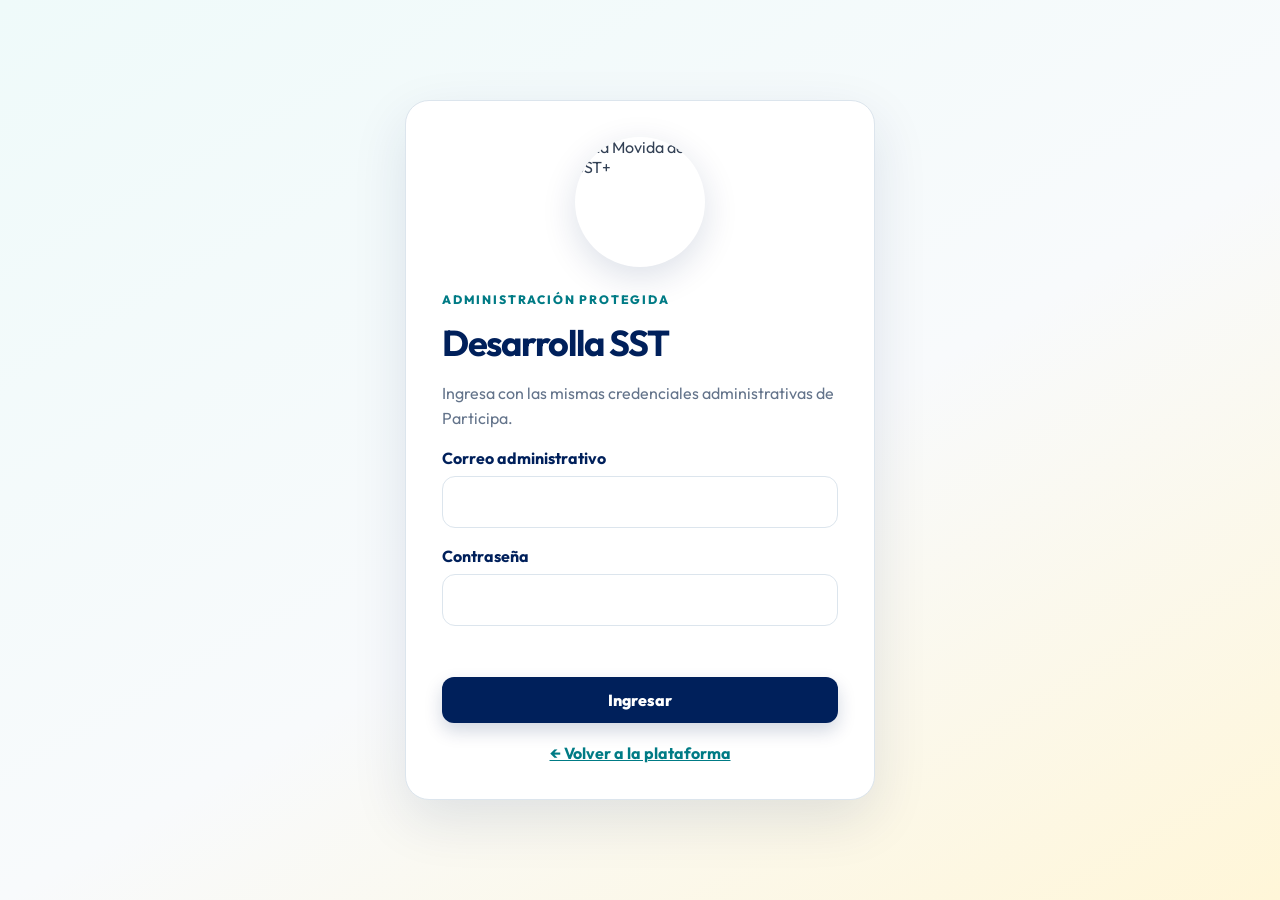
==== admin.html @ ca84a523 "Enlazar calibración IA desde Administración" ====
<!doctype html><html lang="es"><head><meta charset="UTF-8"><meta name="viewport" content="width=device-width,initial-scale=1"><title>Administración | Desarrolla SST</title><link href="https://fonts.googleapis.com/css2?family=Outfit:wght@400;500;600;700;800&display=swap" rel="stylesheet"><link rel="stylesheet" href="styles.css?v=20260920-v2"><link rel="stylesheet" href="admin-v2.css?v=20260920-1"><link rel="stylesheet" href="admin-v3-extra.css?v=20260920-pagos-v2"><script src="https://cdn.jsdelivr.net/npm/@supabase/supabase-js@2.57.4/dist/umd/supabase.min.js"></script></head><body class="admin-body">
<section id="adminLogin" class="admin-login"><form id="adminForm" class="login admin-login-card"><img class="admin-logo" src="https://www.movidasst.com/logo-oficial-movida-sst-plus.png" alt="La Movida de SST+"><p class="kicker teal">Administración protegida</p><h2>Desarrolla SST</h2><p>Ingresa con las mismas credenciales administrativas de Participa.</p><label for="email">Correo administrativo</label><input id="email" type="email" autocomplete="username" required><label for="password">Contraseña</label><input id="password" type="password" autocomplete="current-password" required><p id="adminError" class="message"></p><button id="adminSubmit" class="primary full" type="submit">Ingresar</button><a class="back-admin" href="index.html">← Volver a la plataforma</a></form></section>
<div id="adminApp" hidden><header><a class="brand" href="index.html"><img src="https://www.movidasst.com/logo-oficial-movida-sst-plus.png" alt=""><span><b>Desarrolla</b> SST · Administración</span></a><div class="user"><b id="adminName">Administrador</b><a class="admin-detail" href="calibration.html">Calibración IA</a><button id="adminLogout">Salir</button></div></header><main class="admin-main"><div class="page-title admin-title"><p class="kicker teal">Resultados y participación</p><h1>Panel de administración</h1><p>Seguimiento de las cinco etapas, evaluaciones finales, planes, certificados y XP.</p></div><section id="adminKpis" class="admin-kpis"></section><section class="admin-panel"><div class="admin-panel-head"><div><h2>Avance individual por competencia</h2><p id="adminCount"></p></div></div><div class="admin-tools"><input id="adminSearch" placeholder="Buscar nombre, documento, correo, país o código"><select id="adminCompetence" aria-label="Filtrar por competencia"><option value="">Todas las competencias</option><option value="negociacion">Negociación</option><option value="comunicacion_asertiva">Comunicación asertiva</option><option value="liderazgo_preventivo">Liderazgo preventivo</option><option value="influencia_estrategica">Influencia estratégica</option><option value="pensamiento_critico">Pensamiento crítico</option><option value="gestion_emocional">Gestión emocional</option></select><select id="adminStatus" aria-label="Filtrar por estado"><option value="">Todos los estados</option><option value="en_progreso">En progreso</option><option value="no_aprobada">Evaluación no aprobada</option><option value="completa">Ruta completa · sin pago</option><option value="pago_pendiente">Pago por validar</option><option value="pago_validado">Pago validado</option><option value="certificada">Certificado emitido</option><option value="anulada">Certificado anulado</option></select><button id="adminRefresh">Actualizar</button><button id="adminExport" class="export">Descargar CSV</button></div><div class="table-wrap"><table><thead><tr><th>Participante</th><th>Competencia</th><th>Autodiagnóstico</th><th>Ruta</th><th>Demuestra</th><th>Pago USD 5</th><th>Certificado</th><th>Última actividad</th><th>Detalle</th></tr></thead><tbody id="adminRows"></tbody></table></div></section></main></div><script src="admin-v2.js?v=20260920-pagos-v3"></script></body></html>
---- styles.css ----
:root{--teal:#007b85;--navy:#00205b;--green:#70ad47;--amber:#ffb600;--bg:#f8fafc;--text:#334155;--muted:#64748b;--line:#dce5ed;--white:#fff;--shadow:0 20px 55px rgba(0,32,91,.11)}*{box-sizing:border-box}html{scroll-behavior:smooth}body{margin:0;font-family:Outfit,system-ui,sans-serif;background:var(--bg);color:var(--text)}button,input{font:inherit}button,.brand{cursor:pointer}.gate{min-height:100vh;display:grid;grid-template-columns:1.08fr .92fr;background:#fff}.gate-visual{min-height:100vh;padding:44px clamp(34px,6vw,90px);display:flex;flex-direction:column;justify-content:space-between;color:#fff;background:radial-gradient(circle at 85% 20%,rgba(255,182,0,.29),transparent 26%),radial-gradient(circle at 15% 90%,rgba(112,173,71,.24),transparent 25%),linear-gradient(145deg,#00205b 10%,#006b79 100%)}.gate-visual>img{width:145px;max-height:72px;object-fit:contain}.gate-visual>div{max-width:720px}.kicker{text-transform:uppercase;letter-spacing:.15em;font-size:.76rem;font-weight:800;margin:0 0 13px;color:#ffd35c}.teal{color:var(--teal)}.gate-visual h1{font-size:clamp(2.4rem,4.1vw,4.5rem);line-height:1.02;letter-spacing:-.045em;margin:0 0 24px}.gate-visual div>p:not(.kicker){font-size:1.16rem;line-height:1.65;color:#dbeafe}.pills{display:flex;gap:10px;flex-wrap:wrap;margin-top:30px}.pills span{padding:10px 15px;border:1px solid #ffffff45;border-radius:999px;background:#ffffff13}.login-wrap{display:grid;place-items:center;padding:35px}.login{width:min(100%,470px)}.mobile-logo{display:none}.login h2{font-size:2.25rem;letter-spacing:-.035em;color:var(--navy);margin:0 0 12px}.login>p:not(.kicker){color:var(--muted);line-height:1.55}.login label{display:block;color:var(--navy);font-weight:700;margin:18px 0 8px}.label-row{display:flex;align-items:end;justify-content:space-between}.label-row label{margin-bottom:8px}.label-row button{border:0;background:none;color:var(--teal);font-weight:700}.login input{width:100%;border:1.5px solid var(--line);border-radius:13px;padding:15px 16px;outline:0}.login input:focus{border-color:var(--teal);box-shadow:0 0 0 4px #007b851f}.message{min-height:22px;color:#b91c1c;font-size:.9rem}.primary,.secondary,.user button{border-radius:12px;border:0;padding:13px 19px;font-weight:800;transition:.2s}.primary{background:var(--navy);color:#fff;box-shadow:0 8px 18px #00205b2e}.primary:hover{background:#003584;transform:translateY(-1px)}.primary:disabled{opacity:.45;cursor:not-allowed;transform:none}.secondary{background:#e6f5f5;color:#006b74}.full{width:100%}.large{font-size:1.05rem;padding:16px 24px}.login aside{border-top:1px solid var(--line);margin-top:26px;padding-top:22px;display:grid;gap:5px}.login aside span{color:var(--muted)}.login aside a{color:var(--teal);font-weight:800;margin-top:6px}header{min-height:78px;display:flex;align-items:center;gap:30px;padding:0 clamp(20px,5vw,72px);background:#fff;border-bottom:1px solid var(--line);position:sticky;top:0;z-index:20}.brand{display:flex;align-items:center;gap:12px;color:var(--navy);font-size:1.15rem}.brand img{width:72px;height:48px;object-fit:contain}.brand span{border-left:1px solid var(--line);padding-left:12px}.brand b{color:var(--teal)}nav{display:flex;gap:4px;margin-left:auto}nav button{border:0;background:none;color:var(--muted);font-weight:700;padding:10px 13px;border-radius:9px}nav button.active,nav button:hover{background:#eef7f7;color:var(--teal)}.user{display:flex;align-items:center;gap:12px;color:var(--muted)}.user b{color:var(--navy)}.user button{background:#fff;color:var(--navy);border:1px solid var(--line);padding:9px 13px}.view{display:none}.view.active{display:block}.hero{padding:clamp(45px,7vw,90px) clamp(24px,7vw,105px);display:grid;grid-template-columns:1.35fr .65fr;gap:clamp(35px,7vw,100px);align-items:center;background:linear-gradient(155deg,#f2fbfb,#f8fafc 55%,#fff6d8)}.hero h1{font-size:clamp(2.5rem,5vw,5rem);line-height:1.02;letter-spacing:-.055em;color:var(--navy);margin:0 0 25px}.hero h1 span{color:var(--teal)}.hero>div>p:not(.kicker){font-size:1.12rem;line-height:1.7;color:var(--muted)}.actions{display:flex;gap:12px;flex-wrap:wrap;margin-top:30px}.route{background:#fff;border:1px solid var(--line);border-radius:24px;padding:28px;box-shadow:var(--shadow);color:var(--navy)}.route ol{list-style:none;padding:0;margin:24px 0 0}.route li{display:flex;gap:14px;align-items:center;margin:14px 0}.route i{font-style:normal;width:38px;height:38px;border-radius:50%;display:grid;place-items:center;background:#edf2f6;color:var(--muted);font-weight:800}.route li:first-child i{background:var(--amber);color:var(--navy)}.route span{display:grid}.route small{color:var(--muted)}.content{max-width:1240px;margin:auto;padding:70px 24px}.title h2,.dimensions h2{color:var(--navy);font-size:2rem;margin:0}.featured{display:grid;grid-template-columns:auto 1fr auto;align-items:center;gap:24px;padding:30px;border:1px solid var(--line);border-radius:22px;background:#fff;box-shadow:0 14px 40px #0f172a0f}.icon{width:62px;height:62px;display:grid;place-items:center;border-radius:18px;font-size:1.7rem;font-weight:800}.amber{background:#fff3c4;color:#8a5d00}.cyan{background:#dff4f4;color:var(--teal)}.blue{background:#e6ecf6;color:var(--navy)}.green{background:#e8f5df;color:#4e842e}.purple{background:#f1e7fb;color:#7e3faf}.coral{background:#fee8e6;color:#b84c41}.tag{display:inline-block;width:max-content;font-size:.72rem;text-transform:uppercase;letter-spacing:.09em;font-weight:800;padding:6px 9px;border-radius:999px;background:#eef2f6;color:var(--muted)}.tag.ready{background:#e8f5df;color:#477a29}.featured h3{font-size:1.55rem;color:var(--navy);margin:10px 0 8px}.featured p,.card p{color:var(--muted);line-height:1.55;margin:0}.meta{display:flex;gap:8px;flex-wrap:wrap;margin-top:15px}.meta span{font-size:.83rem;background:#f1f5f9;border-radius:7px;padding:6px 9px}.principle{margin-top:45px;padding:25px 30px;background:var(--navy);color:#fff;border-radius:18px;display:grid;grid-template-columns:220px 1fr;gap:22px}.principle b{color:#ffd35c}.principle p{margin:0;line-height:1.6;color:#dbeafe}.page-title{padding:65px clamp(24px,7vw,105px) 25px}.page-title h1{font-size:clamp(2.3rem,5vw,4.2rem);color:var(--navy);letter-spacing:-.045em;margin:0 0 14px}.page-title>p:not(.kicker){font-size:1.1rem;color:var(--muted)}.grid{padding:25px clamp(24px,7vw,105px) 80px;display:grid;grid-template-columns:repeat(3,1fr);gap:20px}.card{background:#fff;border:1px solid var(--line);border-radius:20px;padding:25px;display:flex;flex-direction:column;gap:14px;min-height:300px}.card.available{border-top:5px solid var(--amber)}.card h2{color:var(--navy);font-size:1.35rem;margin:0}.card button{margin-top:auto}.empty{max-width:640px;margin:35px auto 80px;text-align:center;background:#fff;border:1px solid var(--line);border-radius:22px;padding:50px}.empty i{font-size:2.6rem;color:var(--teal)}.empty h2{color:var(--navy)}.empty p{color:var(--muted)}.back{border:0;background:none;color:var(--teal);font-weight:800;padding:0}.module{margin:40px clamp(24px,7vw,105px) 25px;padding:clamp(28px,5vw,60px);background:linear-gradient(135deg,var(--navy),#006d78);color:#fff;border-radius:26px;display:grid;grid-template-columns:1fr auto;gap:40px;align-items:end}.module h1{font-size:clamp(2.2rem,4.5vw,4rem);line-height:1.05;margin:17px 0}.module p{max-width:760px;color:#d9f3f4;line-height:1.65}.facts{display:flex;gap:12px}.facts span{background:#ffffff1a;padding:15px;border-radius:13px;text-align:center;font-size:.8rem}.facts b{display:block;font-size:1.45rem;color:#ffd35c}#skill>.back{margin:35px clamp(24px,7vw,105px) 0}.notice,.dimensions,#start{margin-left:clamp(24px,7vw,105px);margin-right:clamp(24px,7vw,105px)}.notice{background:#fff8dc;border-left:5px solid var(--amber);padding:18px 20px;border-radius:10px}.dimensions{padding:35px 0 20px}.dimensions>div{display:flex;gap:10px;flex-wrap:wrap;margin-top:20px}.dimensions span{background:#fff;border:1px solid var(--line);padding:10px 13px;border-radius:999px;color:var(--navy);font-weight:600}#start{margin-top:15px;margin-bottom:80px}.quiz{min-height:calc(100vh - 150px);background:linear-gradient(180deg,#eff9f9,#f8fafc);padding:35px clamp(20px,7vw,100px)}.quiz-top{display:flex;align-items:center;gap:30px;max-width:900px;margin:auto}.quiz-top>div{flex:1;color:var(--muted)}.quiz-top i{display:block;height:8px;background:#dce5ed;border-radius:99px;margin-top:8px;overflow:hidden}.quiz-top b{display:block;height:100%;background:linear-gradient(90deg,var(--teal),var(--green));transition:.3s}.question{max-width:900px;margin:35px auto;background:#fff;border:1px solid var(--line);border-radius:24px;padding:clamp(25px,5vw,55px);box-shadow:var(--shadow)}.question h1{font-size:clamp(1.65rem,3.5vw,2.6rem);line-height:1.25;color:var(--navy)}.question>p:not(.kicker){color:var(--muted)}.options{display:grid;grid-template-columns:repeat(5,1fr);gap:10px;margin:32px 0}.option{border:1.5px solid var(--line);background:#fff;border-radius:13px;padding:16px 10px;font-weight:700}.option small{display:block;color:var(--muted);font-weight:500;margin-top:5px}.option.selected,.option:hover{border-color:var(--teal);background:#eaf7f7;color:var(--teal)}.question footer{display:flex;justify-content:space-between;border-top:1px solid var(--line);padding-top:24px}.result-page{max-width:1050px;margin:50px auto;padding:0 24px}.result-hero{background:linear-gradient(135deg,var(--navy),#006d78);color:#fff;padding:45px;border-radius:25px}.result-hero h1{font-size:clamp(2rem,4vw,3.6rem);margin:10px 0}.score{display:inline-grid;place-items:center;width:105px;height:105px;border-radius:50%;background:#fff;color:var(--navy);font-size:2rem;font-weight:800;border:8px solid #ffd35c}.result-grid{display:grid;grid-template-columns:repeat(2,1fr);gap:15px;margin-top:25px}.dim-result{background:#fff;border:1px solid var(--line);padding:20px;border-radius:15px}.dim-result header{position:static;padding:0;min-height:0;border:0;display:flex;justify-content:space-between}.dim-result div{height:8px;background:#e9eef3;border-radius:99px;margin:12px 0}.dim-result i{display:block;height:100%;background:var(--teal);border-radius:99px}.dim-result p{font-size:.9rem;color:var(--muted)}.result-actions{display:flex;gap:12px;margin:25px 0 70px}.saved{max-width:1000px;margin:25px auto 70px;padding:0 24px}.site-footer{padding:24px clamp(20px,5vw,72px);background:#fff;border-top:1px solid var(--line);display:flex;justify-content:space-between;color:var(--muted);font-size:.88rem}.site-footer a{color:var(--teal);font-weight:700}.toast{position:fixed;right:22px;bottom:22px;background:#10233e;color:#fff;padding:13px 18px;border-radius:10px;transform:translateY(120px);opacity:0;transition:.25s;z-index:60}.toast.show{transform:none;opacity:1}
@media(max-width:900px){.gate{grid-template-columns:1fr}.gate-visual{display:none}.login-wrap{min-height:100vh;padding:25px}.mobile-logo{display:block;width:130px;margin-bottom:35px}header{height:auto;flex-wrap:wrap;padding:10px 18px;gap:10px}.brand span{display:none}header nav{order:3;width:100%;justify-content:space-around;border-top:1px solid var(--line);padding-top:6px}.user{font-size:0}.user button{font-size:.9rem}.hero{grid-template-columns:1fr}.route{max-width:560px}.grid{grid-template-columns:repeat(2,1fr)}.module{grid-template-columns:1fr}.facts{flex-wrap:wrap}.options{grid-template-columns:1fr}.option{display:flex;justify-content:space-between}.option small{display:inline}.result-grid{grid-template-columns:1fr}}
@media(max-width:620px){.hero h1{font-size:2.65rem}.featured{grid-template-columns:auto 1fr}.featured>.primary{grid-column:1/-1}.grid{grid-template-columns:1fr}.principle{grid-template-columns:1fr}.facts{display:grid;grid-template-columns:repeat(3,1fr)}.site-footer{display:grid;gap:7px}}

[hidden]{display:none!important}
.module.communication,.result-hero.communication{background:linear-gradient(135deg,#005b64,#007b85 58%,#4d8a31)}.module.leadership,.result-hero.leadership{background:linear-gradient(135deg,#00205b,#164a82 58%,#007b85)}.module.influence,.result-hero.influence{background:linear-gradient(135deg,#38255f,#68469a 58%,#007b85)}.module.critical,.result-hero.critical{background:linear-gradient(135deg,#27374d,#526d82 58%,#007b85)}.module.emotion,.result-hero.emotion{background:linear-gradient(135deg,#7b2f47,#b6536d 58%,#7c5aa5)}.progress-card{margin-top:18px}
.site-footer::after{content:"Elaborado por David Linares Brea · WhatsApp +56 9 6861 5650";color:var(--navy);font-weight:700}

/* Logo oficial vigente de la página principal */
.gate-visual>img,.mobile-logo,.brand img{
  content:url("https://www.movidasst.com/logo-oficial-movida-sst-plus.png");
}
.gate-visual>img{
  width:clamp(190px,19vw,280px);
  max-height:none;
  aspect-ratio:1;
  padding:10px;
  border:3px solid transparent;
  border-radius:50%;
  background:linear-gradient(#fff,#fff) padding-box,linear-gradient(135deg,#00c6c8,#ffcf33 48%,#70ad47) border-box;
  box-shadow:0 0 0 7px rgba(255,255,255,.13),0 20px 55px rgba(0,0,0,.28),0 0 55px rgba(0,198,200,.24);
  animation:logoFloat 4.5s ease-in-out infinite,logoGlow 3s ease-in-out infinite alternate;
}
.mobile-logo{
  width:160px;
  height:160px;
  object-fit:contain;
  padding:7px;
  border-radius:50%;
  background:#fff;
  box-shadow:0 12px 35px rgba(0,32,91,.18),0 0 0 5px rgba(0,123,133,.10);
}
.brand img{
  width:58px;
  height:58px;
  padding:2px;
  border-radius:50%;
  background:#fff;
  box-shadow:0 6px 18px rgba(0,32,91,.16),0 0 0 2px rgba(0,123,133,.12);
}
@keyframes logoFloat{0%,100%{transform:translateY(0) rotate(-1deg)}50%{transform:translateY(-10px) rotate(1deg)}}
@keyframes logoGlow{from{filter:drop-shadow(0 0 3px rgba(255,255,255,.15))}to{filter:drop-shadow(0 0 14px rgba(255,207,51,.48))}}
.path-menu{width:min(1120px,92%);margin:24px auto;display:grid;grid-template-columns:repeat(4,1fr);gap:10px}.path-step{border:1px solid var(--line);background:#fff;border-radius:16px;padding:16px;text-align:left;display:flex;gap:11px;align-items:center;cursor:pointer}.path-step:hover{border-color:var(--teal);transform:translateY(-2px)}.path-step>b{display:grid;place-items:center;width:34px;height:34px;border-radius:50%;background:#e7f6f6;color:var(--teal)}.path-step.done>b{background:var(--green);color:#fff}.path-step span,.path-step small{display:block}.path-step span{font-weight:800;color:var(--navy)}.path-step small{color:var(--muted)}.route-actions{display:flex;gap:10px;justify-content:center;margin:20px 0}.route-shell{width:min(1080px,92%);margin:28px auto 70px}.route-head{background:linear-gradient(135deg,var(--navy),var(--teal));color:#fff;padding:32px;border-radius:24px;margin:18px 0 22px}.route-head h1{font-size:clamp(30px,4vw,46px);margin:8px 0}.route-head p{color:#e7f7f7}.route-badge{display:inline-block;background:#fff2c9;color:#6f5100;border-radius:99px;padding:7px 12px;font-weight:800}.lesson-nav{display:flex;gap:8px;overflow:auto}.lesson-nav button{min-width:55px;border:1px solid var(--line);background:#fff;border-radius:11px;padding:11px;font-weight:800;color:var(--navy)}.lesson-nav button.active{background:var(--teal);color:#fff}.route-card{background:#fff;border:1px solid var(--line);border-radius:22px;padding:28px;margin-top:14px;box-shadow:var(--shadow)}.route-card h2{color:var(--navy);font-size:29px}.lesson-grid{display:grid;grid-template-columns:1.15fr .85fr;gap:22px}.tool-box,.example-box,.alert-box,.feedback{border-radius:15px;padding:17px;margin:15px 0}.tool-box{background:#edf8f8;border-left:5px solid var(--teal)}.example-box{background:#f5f7fa;border-left:5px solid var(--navy)}.alert-box{background:#fff7e1;border-left:5px solid var(--yellow)}.route-card ul{padding-left:20px;line-height:1.6}.route-buttons{display:flex;justify-content:space-between;gap:10px;margin-top:20px}.sources{font-size:.9rem;color:var(--muted)}.sources a{color:var(--teal)}.actor-grid{display:grid;grid-template-columns:repeat(3,1fr);gap:13px}.actor-card{background:#fff;border:1px solid var(--line);border-radius:18px;padding:20px;text-align:left;cursor:pointer}.actor-card:hover{border-color:var(--teal);box-shadow:var(--shadow)}.actor-card i{font-style:normal;font-size:30px}.actor-card strong,.actor-card span{display:block}.actor-card strong{font-size:19px;color:var(--navy);margin-top:8px}.actor-card span{color:var(--muted);margin-top:5px}.briefing dl{display:grid;grid-template-columns:155px 1fr;gap:10px}.briefing dt{font-weight:800;color:var(--navy)}.counterpart{background:#edf8f8;border-left:5px solid var(--teal);padding:18px;border-radius:15px;margin:17px 0;font-size:18px}.role-meter{height:9px;background:#e8eef1;border-radius:20px;overflow:hidden}.role-meter i{display:block;height:100%;background:linear-gradient(90deg,var(--yellow),var(--green))}.decisions{display:grid;gap:10px}.decisions button{text-align:left;background:#fff;border:1px solid var(--line);border-radius:13px;padding:15px;cursor:pointer;line-height:1.4}.decisions button:hover{border-color:var(--teal);background:#f4fbfb}.feedback.good{background:#eef8e9;border-left:5px solid var(--green)}.feedback.mid{background:#fff7e1;border-left:5px solid var(--yellow)}.feedback.risk{background:#fff0ee;border-left:5px solid #d65b4d}.completion{display:grid;grid-template-columns:repeat(3,1fr);gap:10px}.completion div{background:#f5f7fa;border-radius:13px;padding:14px;text-align:center}.completion b{display:block;color:var(--navy);font-size:22px}.plan-form label{display:block;font-weight:800;color:var(--navy);margin:15px 0 6px}.plan-form input,.plan-form textarea{width:100%;border:1px solid var(--line);border-radius:11px;padding:12px;font:inherit}.plan-form textarea{min-height:88px}.plan-summary{background:#edf8f8;border-radius:17px;padding:20px;margin-top:17px}@media(max-width:760px){.path-menu,.actor-grid,.lesson-grid,.completion{grid-template-columns:1fr}.route-card{padding:20px}.route-buttons,.route-actions{flex-direction:column}.briefing dl{grid-template-columns:1fr}.route-head{padding:24px 20px}}

.stage-progress{display:flex;gap:5px;flex-wrap:wrap;min-width:230px}.stage-progress span{font-size:.76rem;padding:5px 8px;border-radius:99px;background:#eef2f6;color:var(--muted);font-weight:700}.stage-progress span.ok{background:#e8f5df;color:#477a29}.stage-progress b{width:100%;font-size:.74rem;color:var(--teal);margin-top:3px}.admin-kpis article:nth-child(6),.admin-kpis article:nth-child(7){border-top:4px solid var(--green)}
.global-progress{margin-bottom:30px}.progress-summary{display:grid;grid-template-columns:1fr auto auto;align-items:center;gap:26px;background:linear-gradient(135deg,#fff,#edf9f8);border:1px solid var(--line);border-radius:22px;padding:25px;margin-bottom:16px}.progress-summary h2{margin:0;color:var(--navy);font-size:2rem}.progress-summary p{margin:5px 0;color:var(--muted)}.progress-ring{--p:0;width:92px;height:92px;border-radius:50%;display:grid;place-items:center;background:conic-gradient(var(--teal) calc(var(--p)*1%),#e5edf0 0);position:relative}.progress-ring:before{content:"";position:absolute;inset:9px;border-radius:50%;background:#fff}.progress-ring span{position:relative;color:var(--navy);font-weight:800}.xp-summary{text-align:center;padding:15px 20px;border-left:1px solid var(--line)}.xp-summary b{display:block;font-size:2rem;color:#4e842e}.xp-summary span{color:var(--muted);font-size:.82rem}.competency-progress{display:grid;gap:12px}.competency-progress article{background:#fff;border:1px solid var(--line);border-radius:17px;padding:18px}.cp-title{display:grid;grid-template-columns:auto 1fr auto;gap:13px;align-items:center}.cp-title>b{width:40px;height:40px;border-radius:12px;background:#e7f6f6;color:var(--teal);display:grid;place-items:center}.cp-title h3{margin:0;color:var(--navy)}.cp-title small{color:var(--muted)}.cp-title button{border:0;border-radius:10px;padding:9px 13px;background:#e7f6f6;color:var(--teal);font-weight:800}.cp-stages{display:grid;grid-template-columns:repeat(4,1fr);gap:7px;margin-top:14px}.cp-stages span{background:#f1f5f9;color:var(--muted);padding:8px;border-radius:9px;text-align:center;font-size:.8rem;font-weight:700}.cp-stages span.done{background:#e8f5df;color:#477a29}.cp-score{height:6px;background:#e9eef3;border-radius:99px;margin-top:12px;position:relative}.cp-score i{display:block;height:100%;background:var(--teal);border-radius:99px}.cp-score small{display:block;text-align:right;color:var(--muted);margin-top:4px}.all-complete{margin-top:16px;padding:20px;border-radius:16px;background:var(--navy);color:#fff}.all-complete b{color:#ffd35c}.all-complete p{margin:5px 0 0}@media(max-width:760px){.progress-summary{grid-template-columns:1fr auto}.xp-summary{grid-column:1/-1;border-left:0;border-top:1px solid var(--line)}.cp-stages{grid-template-columns:1fr 1fr}.cp-title{grid-template-columns:auto 1fr}.cp-title button{grid-column:1/-1}}
@media(prefers-reduced-motion:reduce){.gate-visual>img{animation:none}}

.admin-link{display:flex;align-items:center;text-decoration:none;color:var(--muted);font-weight:700;padding:10px 13px;border-radius:9px}.admin-link:hover{background:#eef7f7;color:var(--teal)}.xp-award{display:inline-block;margin:18px 0 0!important;padding:10px 14px;border-radius:999px;background:#ffffff18;color:#ffe27a;font-weight:800}.admin-body{background:linear-gradient(150deg,#effafa,#f8fafc 55%,#fff6d8);min-height:100vh}.admin-login{min-height:100vh;display:grid;place-items:center;padding:25px}.admin-login-card{background:#fff;border:1px solid var(--line);border-radius:24px;padding:36px;box-shadow:var(--shadow)}.admin-logo{display:block;width:130px;height:130px;object-fit:contain;margin:0 auto 25px;border-radius:50%;box-shadow:0 10px 35px #00205b24}.back-admin{display:block;text-align:center;margin-top:20px;color:var(--teal);font-weight:700}.admin-main{padding-bottom:80px}.admin-title{padding-bottom:15px}.admin-kpis{display:grid;grid-template-columns:repeat(4,1fr);gap:16px;padding:15px clamp(24px,7vw,105px) 30px}.admin-kpis article{background:#fff;border:1px solid var(--line);border-radius:18px;padding:22px;display:grid;gap:8px}.admin-kpis span{color:var(--muted);font-size:.88rem}.admin-kpis b{color:var(--navy);font-size:2rem}.admin-panel{margin:0 clamp(24px,7vw,105px);background:#fff;border:1px solid var(--line);border-radius:20px;overflow:hidden}.admin-panel-head{padding:22px;display:flex;justify-content:space-between;gap:20px;align-items:center}.admin-panel-head h2{color:var(--navy);margin:0}.admin-panel-head p{color:var(--muted);margin:4px 0 0}.admin-panel-head input{width:min(100%,360px);border:1px solid var(--line);border-radius:11px;padding:12px}.table-wrap{overflow:auto}table{width:100%;border-collapse:collapse;min-width:820px}th,td{text-align:left;padding:14px 18px;border-top:1px solid var(--line)}th{background:#f8fafc;color:var(--muted);font-size:.78rem;text-transform:uppercase;letter-spacing:.06em}td b,td small{display:block}td small{color:var(--muted);margin-top:3px}.xp-cell{color:#4e842e;font-weight:800}.no-results{text-align:center;color:var(--muted);padding:40px}@media(max-width:900px){.admin-kpis{grid-template-columns:repeat(2,1fr)}.admin-panel-head{align-items:stretch;flex-direction:column}.admin-panel-head input{width:100%}}@media(max-width:520px){.admin-kpis{grid-template-columns:1fr 1fr}.admin-kpis article{padding:17px}.admin-kpis b{font-size:1.5rem}}
---- admin-v2.css ----
.admin-tools{display:grid;grid-template-columns:minmax(240px,1fr) 220px 190px auto auto;gap:10px;align-items:center}.admin-tools input,.admin-tools select{height:46px;border:1px solid #cbd5e1;border-radius:12px;padding:0 13px;background:#fff;font:inherit;color:#334155}.admin-tools button{height:46px;border-radius:12px;padding:0 16px;border:1px solid #b8c7d1;background:#fff;color:#00205b;font-weight:800}.admin-tools .export{background:#00205b;color:#fff;border-color:#00205b}.admin-panel-head{align-items:end}.stage-progress{min-width:210px}.admin-pill{display:inline-block;padding:5px 9px;border-radius:999px;font-size:.72rem;font-weight:900;white-space:nowrap}.admin-pill.approved{background:#eaf7e5;color:#356d20}.admin-pill.failed{background:#fff1f2;color:#be123c}.admin-pill.pending{background:#f1f5f9;color:#64748b}.admin-pill.certified{background:#e8f7f8;color:#006873}.admin-detail{border:1px solid #9fb5c2;border-radius:10px;background:#fff;color:#00205b;padding:8px 10px;font-weight:800;white-space:nowrap}.admin-modal{position:fixed;inset:0;z-index:10000;background:rgba(0,20,55,.76);padding:18px;display:grid;place-items:center;overflow:auto}.admin-dialog{width:min(850px,100%);max-height:92vh;overflow:auto;background:#fff;border-radius:26px;padding:26px;box-shadow:0 30px 80px rgba(0,0,0,.3)}.admin-dialog>header{position:static;background:transparent;color:#475569;box-shadow:none;padding:0;display:flex;justify-content:space-between;align-items:flex-start}.admin-dialog>header span{font-size:.75rem;font-weight:900;letter-spacing:.1em;color:#007b85}.admin-dialog>header h2{margin:5px 0;color:#00205b}.admin-dialog>header p{margin:0}.admin-dialog>header button{width:44px;height:44px;border:0;border-radius:50%;font-size:1.6rem;color:#00205b;background:#edf2f7}.detail-summary{display:grid;grid-template-columns:repeat(4,1fr);gap:10px;margin:24px 0}.detail-summary div{background:#f5f8fa;border-radius:16px;padding:15px;text-align:center}.detail-summary b{display:block;font-size:1.5rem;color:#00205b}.detail-summary span{font-size:.75rem;color:#64748b}.admin-dialog h3{color:#00205b;margin-top:24px}.admin-dimensions{display:grid;grid-template-columns:1fr 1fr;gap:10px}.admin-dimensions div{display:grid;grid-template-columns:1fr auto;gap:6px}.admin-dimensions span{font-size:.82rem}.admin-dimensions i{grid-column:1/-1;height:6px;border-radius:999px;background:#e2e8f0;overflow:hidden}.admin-dimensions em{display:block;height:100%;background:#007b85}.admin-dialog dl{display:grid;grid-template-columns:190px 1fr;gap:10px;padding:18px;background:#f8fafc;border-radius:16px}.admin-dialog dt{font-weight:800;color:#00205b}.admin-dialog dd{margin:0;overflow-wrap:anywhere}@media(max-width:1050px){.admin-tools{grid-template-columns:1fr 1fr}.admin-tools input{grid-column:1/-1}}@media(max-width:700px){.admin-main{padding:18px 12px}.admin-tools{grid-template-columns:1fr}.admin-tools input{grid-column:auto}.admin-panel-head{display:block}.table-wrap{margin-inline:-12px}.detail-summary{grid-template-columns:1fr 1fr}.admin-dimensions{grid-template-columns:1fr}.admin-dialog{padding:20px;border-radius:22px}.admin-dialog dl{grid-template-columns:1fr;gap:4px}.admin-dialog dd{margin-bottom:8px}.admin-modal{padding:0;place-items:end center}.admin-dialog{border-radius:24px 24px 0 0;max-height:95vh}}
---- admin-v3-extra.css ----
.admin-revoke{margin-top:18px;border:0;border-radius:12px;background:#be123c;color:#fff;padding:12px 17px;font:800 .9rem Outfit}.revoke-dialog{width:min(560px,100%)}.revoke-dialog label{display:block;font-weight:800;color:#00205b;margin:20px 0 7px}.revoke-dialog textarea{width:100%;min-height:120px;border:1px solid #cbd5e1;border-radius:13px;padding:12px;font:inherit;resize:vertical}.revoke-actions{display:flex;justify-content:flex-end;gap:10px;margin-top:16px}.revoke-actions button{min-height:44px;border-radius:11px;padding:0 16px}.revoke-actions .admin-revoke{margin:0;border:0}#revokeMessage{color:#be123c;font-weight:700}

.admin-pay{display:block;margin-top:7px;width:100%;border:0;border-radius:8px;padding:7px 9px;background:#70ad47;color:#fff;font:800 11px Outfit,Arial,sans-serif;cursor:pointer;white-space:nowrap}.admin-pay:hover{filter:brightness(.94)}.admin-pay:focus-visible{outline:3px solid #ffb600;outline-offset:2px}.detail-pay{width:auto;margin:16px 8px 0 0;padding:11px 16px;font-size:13px}
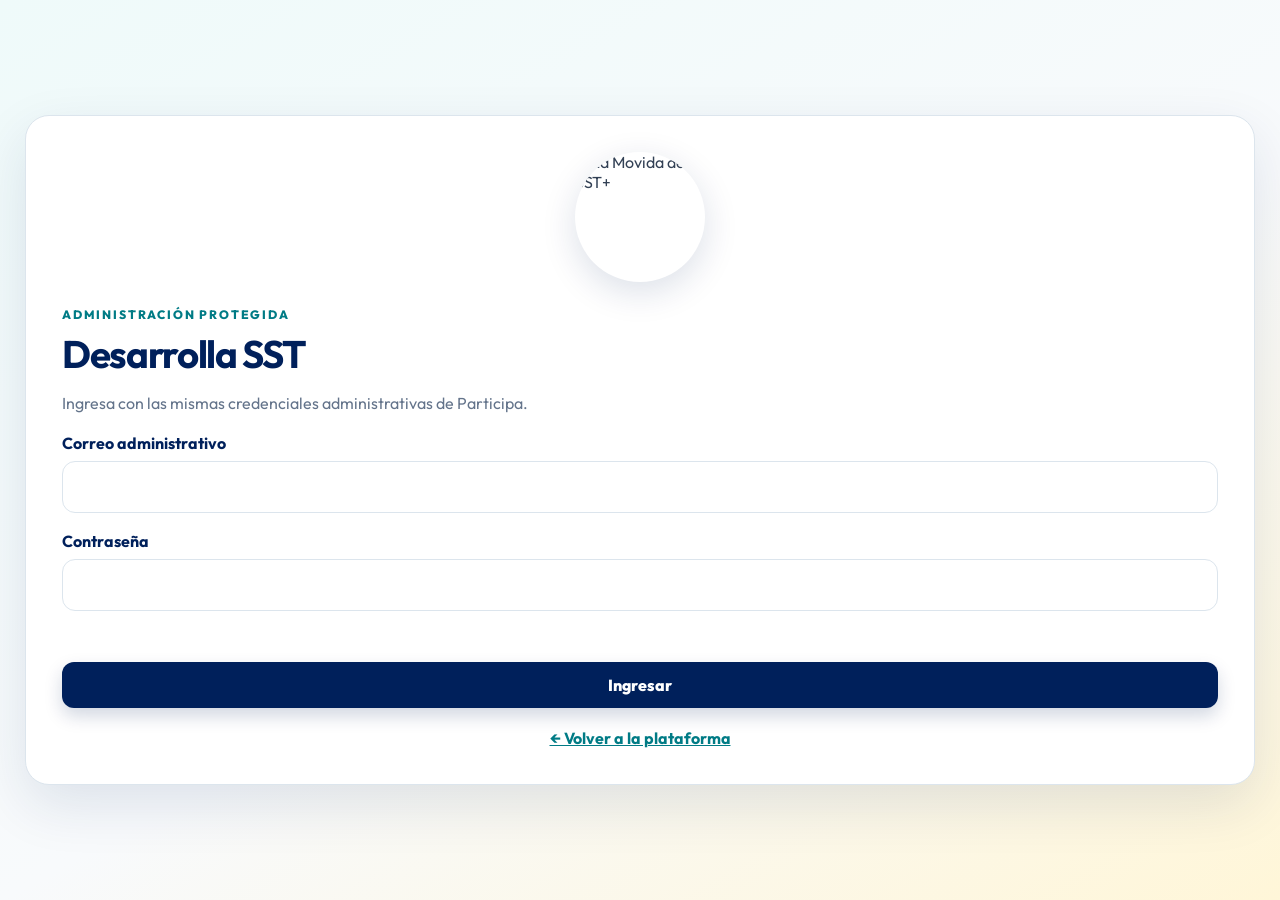
==== commit 22dedf43: "Quitar calibración IA del panel" ====
--- a/admin.html
+++ b/admin.html
@@ -1,3 +1,3 @@
 <!doctype html><html lang="es"><head><meta charset="UTF-8"><meta name="viewport" content="width=device-width,initial-scale=1"><title>Administración | Desarrolla SST</title><link href="https://fonts.googleapis.com/css2?family=Outfit:wght@400;500;600;700;800&display=swap" rel="stylesheet"><link rel="stylesheet" href="styles.css?v=20260920-v2"><link rel="stylesheet" href="admin-v2.css?v=20260920-1"><link rel="stylesheet" href="admin-v3-extra.css?v=20260920-pagos-v2"><script src="https://cdn.jsdelivr.net/npm/@supabase/supabase-js@2.57.4/dist/umd/supabase.min.js"></script></head><body class="admin-body">
 <section id="adminLogin" class="admin-login"><form id="adminForm" class="login admin-login-card"><img class="admin-logo" src="https://www.movidasst.com/logo-oficial-movida-sst-plus.png" alt="La Movida de SST+"><p class="kicker teal">Administración protegida</p><h2>Desarrolla SST</h2><p>Ingresa con las mismas credenciales administrativas de Participa.</p><label for="email">Correo administrativo</label><input id="email" type="email" autocomplete="username" required><label for="password">Contraseña</label><input id="password" type="password" autocomplete="current-password" required><p id="adminError" class="message"></p><button id="adminSubmit" class="primary full" type="submit">Ingresar</button><a class="back-admin" href="index.html">← Volver a la plataforma</a></form></section>
-<div id="adminApp" hidden><header><a class="brand" href="index.html"><img src="https://www.movidasst.com/logo-oficial-movida-sst-plus.png" alt=""><span><b>Desarrolla</b> SST · Administración</span></a><div class="user"><b id="adminName">Administrador</b><a class="admin-detail" href="calibration.html">Calibración IA</a><button id="adminLogout">Salir</button></div></header><main class="admin-main"><div class="page-title admin-title"><p class="kicker teal">Resultados y participación</p><h1>Panel de administración</h1><p>Seguimiento de las cinco etapas, evaluaciones finales, planes, certificados y XP.</p></div><section id="adminKpis" class="admin-kpis"></section><section class="admin-panel"><div class="admin-panel-head"><div><h2>Avance individual por competencia</h2><p id="adminCount"></p></div></div><div class="admin-tools"><input id="adminSearch" placeholder="Buscar nombre, documento, correo, país o código"><select id="adminCompetence" aria-label="Filtrar por competencia"><option value="">Todas las competencias</option><option value="negociacion">Negociación</option><option value="comunicacion_asertiva">Comunicación asertiva</option><option value="liderazgo_preventivo">Liderazgo preventivo</option><option value="influencia_estrategica">Influencia estratégica</option><option value="pensamiento_critico">Pensamiento crítico</option><option value="gestion_emocional">Gestión emocional</option></select><select id="adminStatus" aria-label="Filtrar por estado"><option value="">Todos los estados</option><option value="en_progreso">En progreso</option><option value="no_aprobada">Evaluación no aprobada</option><option value="completa">Ruta completa · sin pago</option><option value="pago_pendiente">Pago por validar</option><option value="pago_validado">Pago validado</option><option value="certificada">Certificado emitido</option><option value="anulada">Certificado anulado</option></select><button id="adminRefresh">Actualizar</button><button id="adminExport" class="export">Descargar CSV</button></div><div class="table-wrap"><table><thead><tr><th>Participante</th><th>Competencia</th><th>Autodiagnóstico</th><th>Ruta</th><th>Demuestra</th><th>Pago USD 5</th><th>Certificado</th><th>Última actividad</th><th>Detalle</th></tr></thead><tbody id="adminRows"></tbody></table></div></section></main></div><script src="admin-v2.js?v=20260920-pagos-v3"></script></body></html>
+<div id="adminApp" hidden><header><a class="brand" href="index.html"><img src="https://www.movidasst.com/logo-oficial-movida-sst-plus.png" alt=""><span><b>Desarrolla</b> SST · Administración</span></a><div class="user"><b id="adminName">Administrador</b><a class="admin-detail" href="cases.html">Casos Role Play</a><button id="adminLogout">Salir</button></div></header><main class="admin-main"><div class="page-title admin-title"><p class="kicker teal">Resultados y participación</p><h1>Panel de administración</h1><p>Seguimiento de las cinco etapas, evaluaciones finales, planes, certificados y XP.</p></div><section id="adminKpis" class="admin-kpis"></section><section class="admin-panel"><div class="admin-panel-head"><div><h2>Avance individual por competencia</h2><p id="adminCount"></p></div></div><div class="admin-tools"><input id="adminSearch" placeholder="Buscar nombre, documento, correo, país o código"><select id="adminCompetence" aria-label="Filtrar por competencia"><option value="">Todas las competencias</option><option value="negociacion">Negociación</option><option value="comunicacion_asertiva">Comunicación asertiva</option><option value="liderazgo_preventivo">Liderazgo preventivo</option><option value="influencia_estrategica">Influencia estratégica</option><option value="pensamiento_critico">Pensamiento crítico</option><option value="gestion_emocional">Gestión emocional</option><option value="finanzas_sst">Finanzas y Valor Preventivo</option></select><select id="adminStatus" aria-label="Filtrar por estado"><option value="">Todos los estados</option><option value="en_progreso">En progreso</option><option value="no_aprobada">Evaluación no aprobada</option><option value="completa">Ruta completa · sin pago</option><option value="pago_pendiente">Pago por validar</option><option value="pago_validado">Pago validado</option><option value="certificada">Certificado emitido</option><option value="anulada">Certificado anulado</option></select><button id="adminRefresh">Actualizar</button><button id="adminExport" class="export">Descargar CSV</button></div><div class="table-wrap"><table><thead><tr><th>Participante</th><th>Competencia</th><th>Autodiagnóstico</th><th>Ruta</th><th>Demuestra</th><th>Pago USD 5</th><th>Certificado</th><th>Última actividad</th><th>Detalle</th></tr></thead><tbody id="adminRows"></tbody></table></div></section></main></div><script src="admin-v2.js?v=20260920-finance-1"></script></body></html>
--- a/styles.css
+++ b/styles.css
@@ -43,7 +43,251 @@
 .path-menu{width:min(1120px,92%);margin:24px auto;display:grid;grid-template-columns:repeat(4,1fr);gap:10px}.path-step{border:1px solid var(--line);background:#fff;border-radius:16px;padding:16px;text-align:left;display:flex;gap:11px;align-items:center;cursor:pointer}.path-step:hover{border-color:var(--teal);transform:translateY(-2px)}.path-step>b{display:grid;place-items:center;width:34px;height:34px;border-radius:50%;background:#e7f6f6;color:var(--teal)}.path-step.done>b{background:var(--green);color:#fff}.path-step span,.path-step small{display:block}.path-step span{font-weight:800;color:var(--navy)}.path-step small{color:var(--muted)}.route-actions{display:flex;gap:10px;justify-content:center;margin:20px 0}.route-shell{width:min(1080px,92%);margin:28px auto 70px}.route-head{background:linear-gradient(135deg,var(--navy),var(--teal));color:#fff;padding:32px;border-radius:24px;margin:18px 0 22px}.route-head h1{font-size:clamp(30px,4vw,46px);margin:8px 0}.route-head p{color:#e7f7f7}.route-badge{display:inline-block;background:#fff2c9;color:#6f5100;border-radius:99px;padding:7px 12px;font-weight:800}.lesson-nav{display:flex;gap:8px;overflow:auto}.lesson-nav button{min-width:55px;border:1px solid var(--line);background:#fff;border-radius:11px;padding:11px;font-weight:800;color:var(--navy)}.lesson-nav button.active{background:var(--teal);color:#fff}.route-card{background:#fff;border:1px solid var(--line);border-radius:22px;padding:28px;margin-top:14px;box-shadow:var(--shadow)}.route-card h2{color:var(--navy);font-size:29px}.lesson-grid{display:grid;grid-template-columns:1.15fr .85fr;gap:22px}.tool-box,.example-box,.alert-box,.feedback{border-radius:15px;padding:17px;margin:15px 0}.tool-box{background:#edf8f8;border-left:5px solid var(--teal)}.example-box{background:#f5f7fa;border-left:5px solid var(--navy)}.alert-box{background:#fff7e1;border-left:5px solid var(--yellow)}.route-card ul{padding-left:20px;line-height:1.6}.route-buttons{display:flex;justify-content:space-between;gap:10px;margin-top:20px}.sources{font-size:.9rem;color:var(--muted)}.sources a{color:var(--teal)}.actor-grid{display:grid;grid-template-columns:repeat(3,1fr);gap:13px}.actor-card{background:#fff;border:1px solid var(--line);border-radius:18px;padding:20px;text-align:left;cursor:pointer}.actor-card:hover{border-color:var(--teal);box-shadow:var(--shadow)}.actor-card i{font-style:normal;font-size:30px}.actor-card strong,.actor-card span{display:block}.actor-card strong{font-size:19px;color:var(--navy);margin-top:8px}.actor-card span{color:var(--muted);margin-top:5px}.briefing dl{display:grid;grid-template-columns:155px 1fr;gap:10px}.briefing dt{font-weight:800;color:var(--navy)}.counterpart{background:#edf8f8;border-left:5px solid var(--teal);padding:18px;border-radius:15px;margin:17px 0;font-size:18px}.role-meter{height:9px;background:#e8eef1;border-radius:20px;overflow:hidden}.role-meter i{display:block;height:100%;background:linear-gradient(90deg,var(--yellow),var(--green))}.decisions{display:grid;gap:10px}.decisions button{text-align:left;background:#fff;border:1px solid var(--line);border-radius:13px;padding:15px;cursor:pointer;line-height:1.4}.decisions button:hover{border-color:var(--teal);background:#f4fbfb}.feedback.good{background:#eef8e9;border-left:5px solid var(--green)}.feedback.mid{background:#fff7e1;border-left:5px solid var(--yellow)}.feedback.risk{background:#fff0ee;border-left:5px solid #d65b4d}.completion{display:grid;grid-template-columns:repeat(3,1fr);gap:10px}.completion div{background:#f5f7fa;border-radius:13px;padding:14px;text-align:center}.completion b{display:block;color:var(--navy);font-size:22px}.plan-form label{display:block;font-weight:800;color:var(--navy);margin:15px 0 6px}.plan-form input,.plan-form textarea{width:100%;border:1px solid var(--line);border-radius:11px;padding:12px;font:inherit}.plan-form textarea{min-height:88px}.plan-summary{background:#edf8f8;border-radius:17px;padding:20px;margin-top:17px}@media(max-width:760px){.path-menu,.actor-grid,.lesson-grid,.completion{grid-template-columns:1fr}.route-card{padding:20px}.route-buttons,.route-actions{flex-direction:column}.briefing dl{grid-template-columns:1fr}.route-head{padding:24px 20px}}
 
 .stage-progress{display:flex;gap:5px;flex-wrap:wrap;min-width:230px}.stage-progress span{font-size:.76rem;padding:5px 8px;border-radius:99px;background:#eef2f6;color:var(--muted);font-weight:700}.stage-progress span.ok{background:#e8f5df;color:#477a29}.stage-progress b{width:100%;font-size:.74rem;color:var(--teal);margin-top:3px}.admin-kpis article:nth-child(6),.admin-kpis article:nth-child(7){border-top:4px solid var(--green)}
-.global-progress{margin-bottom:30px}.progress-summary{display:grid;grid-template-columns:1fr auto auto;align-items:center;gap:26px;background:linear-gradient(135deg,#fff,#edf9f8);border:1px solid var(--line);border-radius:22px;padding:25px;margin-bottom:16px}.progress-summary h2{margin:0;color:var(--navy);font-size:2rem}.progress-summary p{margin:5px 0;color:var(--muted)}.progress-ring{--p:0;width:92px;height:92px;border-radius:50%;display:grid;place-items:center;background:conic-gradient(var(--teal) calc(var(--p)*1%),#e5edf0 0);position:relative}.progress-ring:before{content:"";position:absolute;inset:9px;border-radius:50%;background:#fff}.progress-ring span{position:relative;color:var(--navy);font-weight:800}.xp-summary{text-align:center;padding:15px 20px;border-left:1px solid var(--line)}.xp-summary b{display:block;font-size:2rem;color:#4e842e}.xp-summary span{color:var(--muted);font-size:.82rem}.competency-progress{display:grid;gap:12px}.competency-progress article{background:#fff;border:1px solid var(--line);border-radius:17px;padding:18px}.cp-title{display:grid;grid-template-columns:auto 1fr auto;gap:13px;align-items:center}.cp-title>b{width:40px;height:40px;border-radius:12px;background:#e7f6f6;color:var(--teal);display:grid;place-items:center}.cp-title h3{margin:0;color:var(--navy)}.cp-title small{color:var(--muted)}.cp-title button{border:0;border-radius:10px;padding:9px 13px;background:#e7f6f6;color:var(--teal);font-weight:800}.cp-stages{display:grid;grid-template-columns:repeat(4,1fr);gap:7px;margin-top:14px}.cp-stages span{background:#f1f5f9;color:var(--muted);padding:8px;border-radius:9px;text-align:center;font-size:.8rem;font-weight:700}.cp-stages span.done{background:#e8f5df;color:#477a29}.cp-score{height:6px;background:#e9eef3;border-radius:99px;margin-top:12px;position:relative}.cp-score i{display:block;height:100%;background:var(--teal);border-radius:99px}.cp-score small{display:block;text-align:right;color:var(--muted);margin-top:4px}.all-complete{margin-top:16px;padding:20px;border-radius:16px;background:var(--navy);color:#fff}.all-complete b{color:#ffd35c}.all-complete p{margin:5px 0 0}@media(max-width:760px){.progress-summary{grid-template-columns:1fr auto}.xp-summary{grid-column:1/-1;border-left:0;border-top:1px solid var(--line)}.cp-stages{grid-template-columns:1fr 1fr}.cp-title{grid-template-columns:auto 1fr}.cp-title button{grid-column:1/-1}}
+.global-progress{margin-bottom:30px}.progress-summary{display:grid;grid-template-columns:1fr auto auto;align-items:center;gap:26px;background:linear-gradient(135deg,#fff,#edf9f8);border:1px solid var(--line);border-radius:22px;padding:25px;margin-bottom:16px}.progress-summary h2{margin:0;color:var(--navy);font-size:2rem}.progress-summary p{margin:5px 0;color:var(--muted)}.progress-ring{--p:0;width:92px;height:92px;border-radius:50%;display:grid;place-items:center;background:conic-gradient(var(--teal) calc(var(--p)*1%),#e5edf0 0);position:relative}.progress-ring:before{content:"";position:absolute;inset:9px;border-radius:50%;background:#fff}.progress-ring span{position:relative;color:var(--navy);font-weight:800}.xp-summary{text-align:center;padding:15px 20px;border-left:1px solid var(--line)}.xp-summary b{display:block;font-size:2rem;color:#4e842e}.xp-summary span{color:var(--muted);font-size:.82rem}.competency-progress{display:grid;gap:12px}.competency-progress article{background:#fff;border:1px solid var(--line);border-radius:17px;padding:18px}.cp-title{display:grid;grid-template-columns:auto 1fr auto;gap:13px;align-items:center}.cp-title>b{width:40px;height:40px;border-radius:12px;background:#e7f6f6;color:var(--teal);display:grid;place-items:center}.cp-title h3{margin:0;color:var(--navy)}.cp-title small{color:var(--muted)}.cp-title button{border:0;border-radius:10px;padding:9px 13px;background:#e7f6f6;color:var(--teal);font-weight:800}.cp-stages{display:grid;grid-template-columns:repeat(5,minmax(0,1fr));gap:7px;margin-top:14px}.cp-stages span{background:#f1f5f9;color:var(--muted);padding:8px;border-radius:9px;text-align:center;font-size:.8rem;font-weight:700}.cp-stages span.done{background:#e8f5df;color:#477a29}.cp-score{height:6px;background:#e9eef3;border-radius:99px;margin-top:12px;position:relative}.cp-score i{display:block;height:100%;background:var(--teal);border-radius:99px}.cp-score small{display:block;text-align:right;color:var(--muted);margin-top:4px}.all-complete{margin-top:16px;padding:20px;border-radius:16px;background:var(--navy);color:#fff}.all-complete b{color:#ffd35c}.all-complete p{margin:5px 0 0}@media(max-width:760px){.progress-summary{grid-template-columns:1fr auto}.xp-summary{grid-column:1/-1;border-left:0;border-top:1px solid var(--line)}.cp-stages{grid-template-columns:1fr 1fr}.cp-title{grid-template-columns:auto 1fr}.cp-title button{grid-column:1/-1}}
 @media(prefers-reduced-motion:reduce){.gate-visual>img{animation:none}}
 
 .admin-link{display:flex;align-items:center;text-decoration:none;color:var(--muted);font-weight:700;padding:10px 13px;border-radius:9px}.admin-link:hover{background:#eef7f7;color:var(--teal)}.xp-award{display:inline-block;margin:18px 0 0!important;padding:10px 14px;border-radius:999px;background:#ffffff18;color:#ffe27a;font-weight:800}.admin-body{background:linear-gradient(150deg,#effafa,#f8fafc 55%,#fff6d8);min-height:100vh}.admin-login{min-height:100vh;display:grid;place-items:center;padding:25px}.admin-login-card{background:#fff;border:1px solid var(--line);border-radius:24px;padding:36px;box-shadow:var(--shadow)}.admin-logo{display:block;width:130px;height:130px;object-fit:contain;margin:0 auto 25px;border-radius:50%;box-shadow:0 10px 35px #00205b24}.back-admin{display:block;text-align:center;margin-top:20px;color:var(--teal);font-weight:700}.admin-main{padding-bottom:80px}.admin-title{padding-bottom:15px}.admin-kpis{display:grid;grid-template-columns:repeat(4,1fr);gap:16px;padding:15px clamp(24px,7vw,105px) 30px}.admin-kpis article{background:#fff;border:1px solid var(--line);border-radius:18px;padding:22px;display:grid;gap:8px}.admin-kpis span{color:var(--muted);font-size:.88rem}.admin-kpis b{color:var(--navy);font-size:2rem}.admin-panel{margin:0 clamp(24px,7vw,105px);background:#fff;border:1px solid var(--line);border-radius:20px;overflow:hidden}.admin-panel-head{padding:22px;display:flex;justify-content:space-between;gap:20px;align-items:center}.admin-panel-head h2{color:var(--navy);margin:0}.admin-panel-head p{color:var(--muted);margin:4px 0 0}.admin-panel-head input{width:min(100%,360px);border:1px solid var(--line);border-radius:11px;padding:12px}.table-wrap{overflow:auto}table{width:100%;border-collapse:collapse;min-width:820px}th,td{text-align:left;padding:14px 18px;border-top:1px solid var(--line)}th{background:#f8fafc;color:var(--muted);font-size:.78rem;text-transform:uppercase;letter-spacing:.06em}td b,td small{display:block}td small{color:var(--muted);margin-top:3px}.xp-cell{color:#4e842e;font-weight:800}.no-results{text-align:center;color:var(--muted);padding:40px}@media(max-width:900px){.admin-kpis{grid-template-columns:repeat(2,1fr)}.admin-panel-head{align-items:stretch;flex-direction:column}.admin-panel-head input{width:100%}}@media(max-width:520px){.admin-kpis{grid-template-columns:1fr 1fr}.admin-kpis article{padding:17px}.admin-kpis b{font-size:1.5rem}}
+
+/* Puerta de entrada Desarrolla SST · explicación + registro */
+.gate-story h1 span{color:#ffd35c}.gate-story>p:not(.kicker){max-width:760px}
+.gate-benefits{display:grid;grid-template-columns:repeat(2,minmax(0,1fr));gap:12px;margin-top:28px;max-width:760px}
+.gate-benefits article{padding:15px 16px;border:1px solid #ffffff32;border-radius:15px;background:#ffffff0d;backdrop-filter:blur(5px)}
+.gate-benefits b{display:block;color:#ffd35c;font-size:.92rem;margin-bottom:4px}.gate-benefits span{display:block;color:#e3f3f5;font-size:.88rem;line-height:1.4}
+.login-wrap{background:linear-gradient(180deg,#fff 0%,#f8fbfc 100%)}
+.login-shell{width:min(100%,520px)}.login{width:100%}
+.login-brandline{display:flex;align-items:center;justify-content:space-between;gap:10px;margin-bottom:12px}.login-brandline span{font-size:.77rem;font-weight:900;letter-spacing:.13em;color:var(--teal)}.login-brandline small{font-weight:800;color:var(--navy);background:#edf7f7;padding:6px 9px;border-radius:999px}
+.login h2{font-size:clamp(2rem,3vw,2.55rem);line-height:1.04;margin-bottom:14px}
+.login-lead{font-size:1rem;line-height:1.58!important;color:#526274!important;margin-bottom:14px}.login-lead b{color:var(--navy)}
+.login-mini-benefits{display:grid;grid-template-columns:repeat(2,minmax(0,1fr));gap:7px 12px;margin:14px 0 20px}.login-mini-benefits span{font-size:.82rem;font-weight:700;color:#45616a}
+.login-divider{position:relative;text-align:center;margin:22px 0 16px}.login-divider:before{content:"";position:absolute;left:0;right:0;top:50%;height:1px;background:var(--line)}.login-divider span{position:relative;background:#fff;padding:0 10px;color:var(--navy);font-weight:800;font-size:.82rem}
+.access-help{margin:0!important;padding:11px 13px;border-radius:11px;background:#f1f7f8;color:#526274!important;font-size:.88rem!important;line-height:1.45!important}
+.register-card{margin-top:24px!important;padding:18px!important;border:1px solid #cfe4e6!important;border-radius:16px!important;background:linear-gradient(135deg,#f0fbfb,#fff8df)!important;display:grid!important;gap:12px!important}
+.register-card div{display:grid;gap:3px}.register-card .register-kicker{color:var(--teal);font-size:.74rem;font-weight:900;text-transform:uppercase;letter-spacing:.08em}.register-card b{color:var(--navy);font-size:1.04rem}.register-card p{margin:3px 0 0;color:var(--muted);font-size:.86rem;line-height:1.45}
+.register-button{display:block!important;margin:0!important;padding:12px 14px;border-radius:11px;background:var(--teal);color:#fff!important;text-decoration:none;text-align:center;font-weight:900!important;box-shadow:0 7px 18px #007b852b}
+.register-button:hover{background:#006b74}
+@media(max-width:900px){
+ .login-wrap{min-height:100vh;padding:22px 20px 36px;align-items:start}
+ .mobile-logo{margin:4px 0 22px;width:122px}
+ .login-brandline{margin-bottom:10px}
+ .login h2{font-size:2rem}
+ .login-mini-benefits{grid-template-columns:1fr 1fr}
+}
+@media(max-width:480px){
+ .login-mini-benefits{grid-template-columns:1fr}
+ .register-card{padding:15px!important}
+}
+
+/* === Puerta de entrada Mobile First v5 === */
+html,body{max-width:100%;overflow-x:hidden}
+body.locked{background:#f8fbfc}
+
+#gate.gate{
+  display:block;
+  width:100%;
+  min-height:100dvh;
+  background:
+    radial-gradient(circle at 50% -8%,rgba(0,123,133,.10),transparent 34%),
+    linear-gradient(180deg,#ffffff 0%,#f7fbfc 100%);
+}
+
+#gate .gate-visual{display:none}
+
+#gate .login-wrap{
+  width:100%;
+  min-height:100dvh;
+  display:flex;
+  align-items:flex-start;
+  justify-content:center;
+  padding:
+    max(16px,env(safe-area-inset-top))
+    14px
+    max(28px,env(safe-area-inset-bottom));
+  background:transparent;
+}
+
+#gate .login-shell{
+  width:100%;
+  max-width:560px;
+  min-width:0;
+}
+
+#gate .login{
+  width:100%;
+  min-width:0;
+  margin:0;
+  padding:18px 16px 20px;
+  border:1px solid #e4edf1;
+  border-radius:24px;
+  background:rgba(255,255,255,.96);
+  box-shadow:0 14px 38px rgba(0,32,91,.07);
+}
+
+#gate .mobile-logo-frame{
+  width:176px;
+  height:176px;
+  aspect-ratio:1/1;
+  margin:2px auto 18px;
+  padding:8px;
+  display:grid;
+  place-items:center;
+  overflow:hidden;
+  border-radius:50%;
+  background:#fff;
+  border:5px solid #e6f4f5;
+  box-shadow:
+    0 14px 32px rgba(0,32,91,.15),
+    0 0 0 1px rgba(0,123,133,.08);
+}
+
+#gate .mobile-logo{
+  content:url("https://raw.githubusercontent.com/movidasst/geo/main/logo-oficial-movida-sst-plus.png");
+  display:block!important;
+  width:100%!important;
+  height:100%!important;
+  max-width:none!important;
+  margin:0!important;
+  padding:0!important;
+  border:0!important;
+  border-radius:50%!important;
+  background:transparent!important;
+  box-shadow:none!important;
+  object-fit:cover!important;
+  object-position:center!important;
+  transform:scale(1.05);
+}
+
+#gate .login-brandline{
+  margin:0 0 12px;
+  display:flex;
+  align-items:center;
+  justify-content:space-between;
+  gap:10px;
+  min-width:0;
+}
+
+#gate .login-brandline span{
+  min-width:0;
+  font-size:.76rem;
+  line-height:1.2;
+  letter-spacing:.11em;
+  white-space:nowrap;
+}
+
+#gate .login-brandline small{
+  flex:0 0 auto;
+  font-size:.78rem;
+  padding:6px 10px;
+}
+
+#gate .login h2{
+  margin:0 0 10px;
+  font-size:clamp(1.85rem,8vw,2.2rem);
+  line-height:1.02;
+  letter-spacing:-.045em;
+  text-wrap:balance;
+}
+
+#gate .login-lead{
+  margin:0 0 14px!important;
+  font-size:.95rem!important;
+  line-height:1.48!important;
+}
+
+#gate .login-mini-benefits{
+  display:grid;
+  grid-template-columns:1fr 1fr;
+  gap:7px;
+  margin:12px 0 17px;
+}
+
+#gate .login-mini-benefits span{
+  min-width:0;
+  padding:9px 10px;
+  border:1px solid #e2ecef;
+  border-radius:11px;
+  background:#f7fbfc;
+  font-size:.79rem;
+  line-height:1.25;
+}
+
+#gate .login-divider{margin:18px 0 14px}
+#gate .access-help{font-size:.86rem!important;margin:0 0 8px!important}
+#gate .login label{margin:14px 0 7px}
+#gate .login input{min-height:50px;padding:13px 14px}
+#gate .message{margin:8px 0;min-height:18px}
+#gate #submit{min-height:52px;padding:14px 16px}
+
+#gate .register-card{
+  margin-top:18px!important;
+  padding:15px!important;
+  gap:10px!important;
+}
+
+#gate .register-card b{font-size:1rem}
+#gate .register-card p{font-size:.83rem}
+#gate .register-button{padding:12px 13px}
+
+@media(max-width:380px){
+  #gate .login{padding:16px 13px 18px;border-radius:20px}
+  #gate .mobile-logo-frame{width:158px;height:158px;margin-bottom:15px}
+  #gate .login-brandline{align-items:flex-start}
+  #gate .login-brandline span{font-size:.70rem}
+  #gate .login-brandline small{font-size:.70rem;padding:5px 8px}
+  #gate .login h2{font-size:1.72rem}
+  #gate .login-mini-benefits{grid-template-columns:1fr}
+}
+
+@media(min-width:600px){
+  #gate .login-wrap{padding:28px 22px 40px}
+  #gate .login{padding:26px 28px 28px}
+  #gate .mobile-logo-frame{width:190px;height:190px}
+  #gate .login h2{font-size:2.35rem}
+  #gate .login-mini-benefits span{font-size:.84rem}
+}
+
+@media(min-width:1024px){
+  #gate.gate{
+    display:grid;
+    grid-template-columns:minmax(0,1.05fr) minmax(430px,.95fr);
+    background:#fff;
+  }
+
+  #gate .gate-visual{
+    min-height:100vh;
+    display:flex;
+    padding:42px clamp(34px,5vw,76px);
+  }
+
+  #gate .gate-visual>img{
+    content:url("https://raw.githubusercontent.com/movidasst/geo/main/logo-oficial-movida-sst-plus.png");
+    width:210px;
+    height:210px;
+    max-height:none;
+    aspect-ratio:1/1;
+    padding:7px;
+    object-fit:cover;
+    object-position:center;
+    border:5px solid rgba(255,255,255,.75);
+    border-radius:50%;
+    background:#fff;
+    box-shadow:0 18px 45px rgba(0,0,0,.22);
+    animation:none;
+  }
+
+  #gate .login-wrap{
+    min-height:100vh;
+    align-items:center;
+    padding:34px;
+  }
+
+  #gate .login{
+    padding:30px;
+    border-radius:26px;
+  }
+
+  #gate .mobile-logo-frame{display:none}
+
+  #gate .login h2{
+    font-size:clamp(2rem,2.5vw,2.55rem);
+  }
+}
